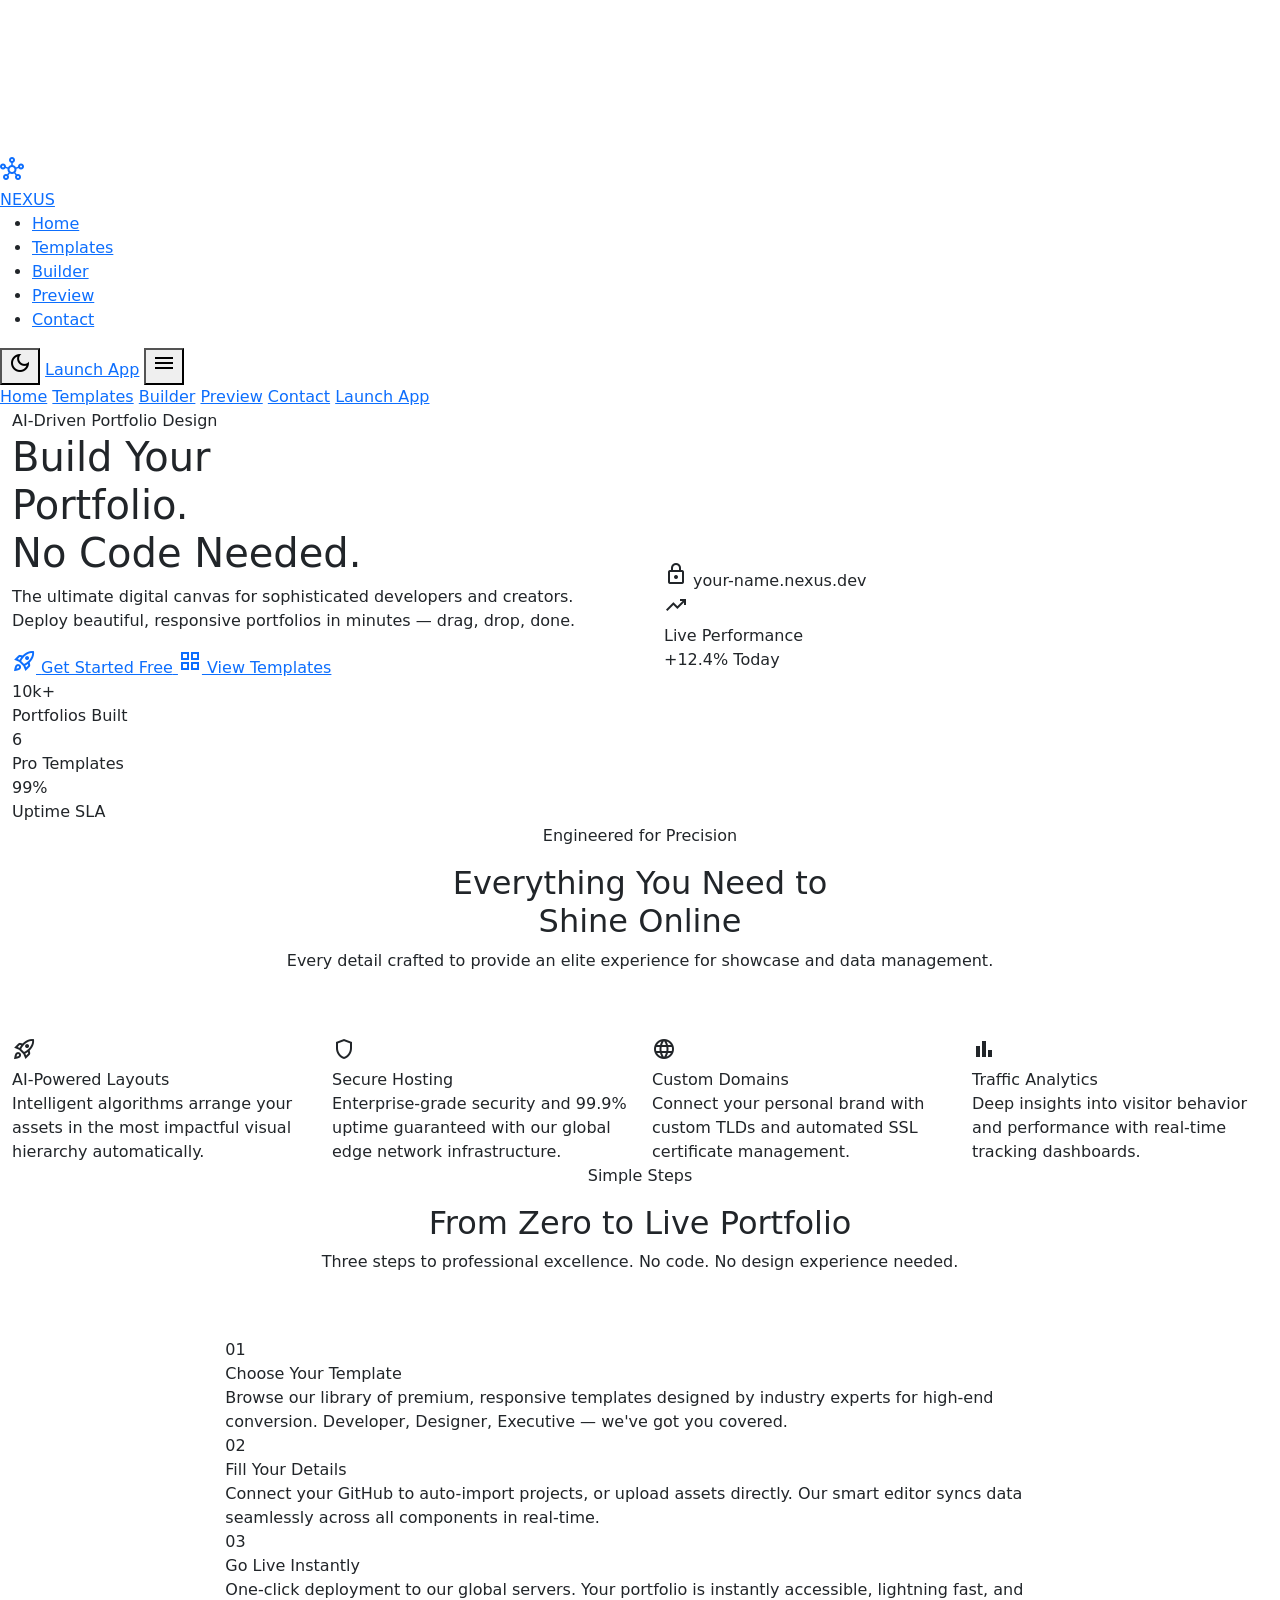
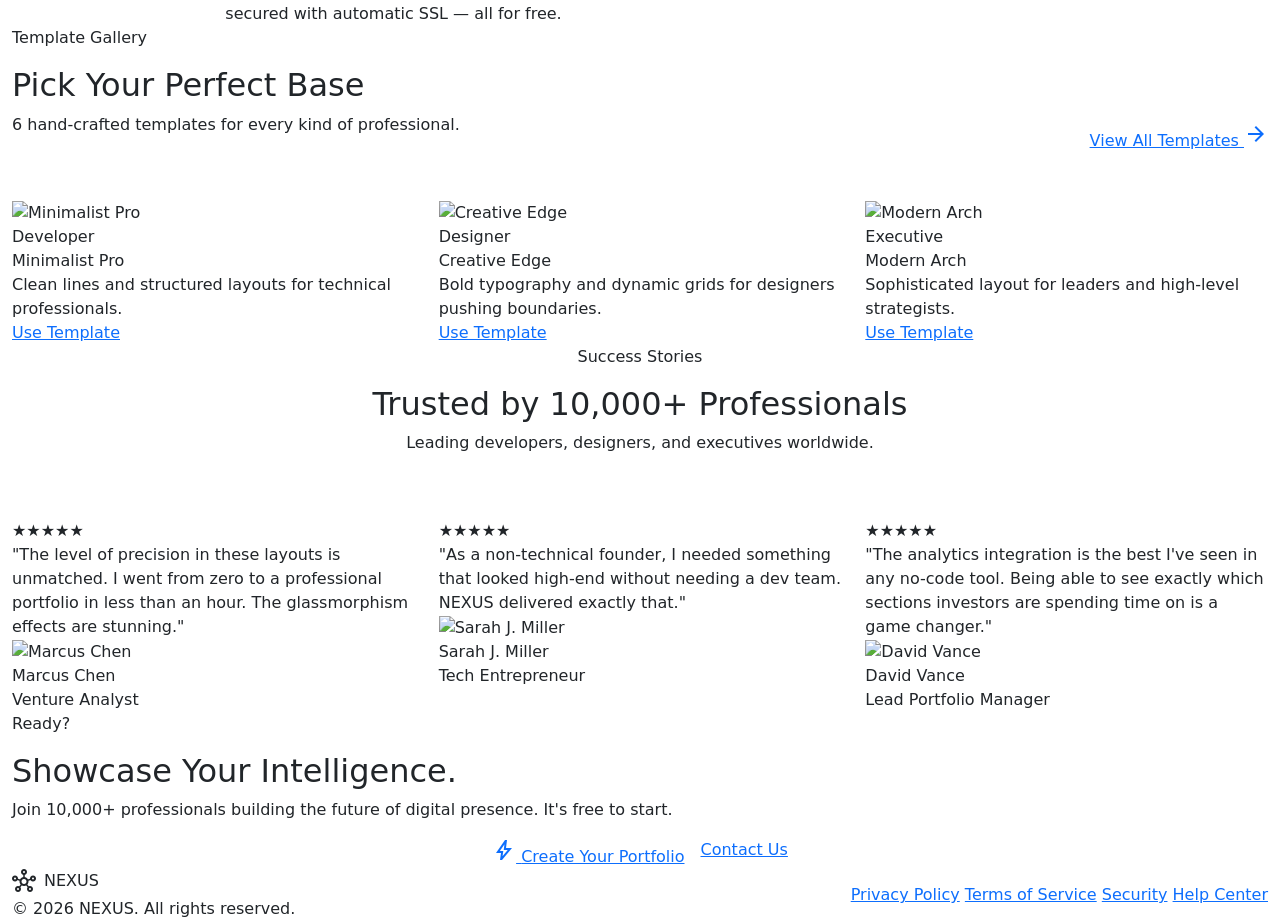
==== index.html @ 6fe9e8f4 "nexus base code uploaded" ====
<!DOCTYPE html>
<!--
  index.html is the landing page of the NEXUS project.
  HTML gives the page its structure: navigation, hero content, feature cards,
  steps, template previews, testimonials, call-to-action, and footer.
-->
<html lang="en" data-theme="dark">
<head>
  <!-- UTF-8 lets the browser understand normal text characters and symbols. -->
  <meta charset="UTF-8" />

  <!-- viewport makes the layout responsive by matching CSS pixels to device width. -->
  <meta name="viewport" content="width=device-width, initial-scale=1.0" />
  <title>NEXUS — Build Your Portfolio. No Code Needed.</title>
  <!-- preconnect starts the connection to Google Fonts early for faster loading. -->
  <link rel="preconnect" href="https://fonts.googleapis.com" />
  <link rel="preconnect" href="https://fonts.gstatic.com" crossorigin />

  <!-- Loads Syne for headings, DM Sans for body text, and Material Symbols icons. -->
  <link href="https://fonts.googleapis.com/css2?family=Syne:wght@400;600;700;800&family=DM+Sans:ital,opsz,wght@0,9..40,300;0,9..40,400;0,9..40,500;1,9..40,300&family=Material+Symbols+Outlined:wght,FILL@100..700,0..1&display=swap" rel="stylesheet" />

  <!-- Bootstrap gives the page responsive grid classes like row, col-lg-6, and g-5. -->
  <link href="https://cdn.jsdelivr.net/npm/bootstrap@5.3.3/dist/css/bootstrap.min.css" rel="stylesheet" />

  <!-- main.css contains shared styles used across multiple pages. -->
  <link rel="stylesheet" href="css/main.css" />

  <!-- index.css contains styles only for this landing page. -->
  <link rel="stylesheet" href="css/index.css" />
</head>
<body class="index-page">

  <!-- ================================================================
       WEBGL SHADER BACKGROUND
  ================================================================ -->
  <!-- JavaScript draws a full-screen WebGL animated shader into this canvas. -->
  <canvas id="shader-canvas"></canvas>

  <!-- ================================================================
       PARTICLES CANVAS
  ================================================================ -->
  <!-- JavaScript draws floating sparkle particles into this second canvas. -->
  <canvas id="particles-canvas"></canvas>

  <!-- ================================================================
       NAVIGATION
  ================================================================ -->
  <!-- ================================================================
       NAVIGATION
  ================================================================ -->
  <!-- aria-label tells screen readers this nav is the primary site navigation. -->
  <nav class="navbar-main" id="navbar" aria-label="Primary navigation">
    <div class="nav-inner">
      <!-- Logo link sends the user back to the home page. -->
      <a class="nav-logo" href="index.html" aria-label="NEXUS home">
        <div class="nav-logo-icon">
          <span class="material-symbols-outlined nav-logo-symbol">hub</span>
        </div>
        <span class="nav-logo-text">NEXUS</span>
      </a>

      <!-- Desktop navigation links. The active class marks the current page. -->
      <ul class="nav-links">
        <li><a href="index.html" class="active">Home</a></li>
        <li><a href="templates.html">Templates</a></li>
        <li><a href="builder.html">Builder</a></li>
        <li><a href="preview.html">Preview</a></li>
        <li><a href="contact.html">Contact</a></li>
      </ul>

      <!-- Right-side actions: theme toggle, launch button, and mobile menu button. -->
      <div class="nav-actions-home">
        <!-- id="themeToggle" and id="themeIcon" are used by main.js for dark/light mode. -->
        <button class="theme-toggle" id="themeToggle" type="button" title="Toggle theme" aria-label="Toggle theme">
          <span class="material-symbols-outlined icon-18" id="themeIcon">dark_mode</span>
        </button>
        <a href="builder.html" class="nav-cta">Launch App</a>
        <!-- aria-expanded should change when the mobile menu opens/closes. -->
        <button class="hamburger" id="hamburger" type="button" aria-label="Open navigation" aria-expanded="false">
          <span class="material-symbols-outlined icon-20">menu</span>
        </button>
      </div>
    </div>
  </nav>

  <!-- Mobile menu is controlled by JavaScript and shown on smaller screens. -->
  <div class="mobile-menu" id="mobileMenu">
    <a href="index.html" class="active">Home</a>
    <a href="templates.html">Templates</a>
    <a href="builder.html">Builder</a>
    <a href="preview.html">Preview</a>
    <a href="contact.html">Contact</a>
    <a href="builder.html" class="mobile-launch">Launch App</a>
  </div>

  <!-- ================================================================
       HERO
  ================================================================ -->
  <!-- id="hero" is the first full-screen marketing section. -->
  <section id="hero">
    <div class="container-fluid">
      <!-- Bootstrap row/column classes create a two-column desktop layout. -->
      <div class="row align-items-center g-5">
        <!-- Left Content -->
        <div class="col-lg-6">
          <!-- Badge uses a small animated dot from CSS to create a live/AI feel. -->
          <div class="hero-badge">
            <span class="dot"></span>
            <span>AI-Driven Portfolio Design</span>
          </div>

          <!-- Main H1 headline. The accent span lets CSS color only the final line. -->
          <h1 class="hero-h1">
            Build Your<br />
            Portfolio.<br />
            <span class="accent">No Code Needed.</span>
          </h1>

          <p class="hero-sub">
            The ultimate digital canvas for sophisticated developers and creators.
            Deploy beautiful, responsive portfolios in minutes — drag, drop, done.
          </p>

          <!-- Primary and secondary calls to action. -->
          <div class="hero-actions">
            <a href="builder.html" class="btn-primary-glow">
              <span class="material-symbols-outlined u-index-1">rocket_launch</span>
              <span>Get Started Free</span>
            </a>
            <a href="templates.html" class="btn-outline-glass">
              <span class="material-symbols-outlined u-index-1">grid_view</span>
              View Templates
            </a>
          </div>

          <!-- Stats are animated by index.js when this block enters the viewport. -->
          <div class="hero-stats">
            <div class="stat-item">
              <div class="stat-num"><span class="teal">10k</span>+</div>
              <div class="stat-label">Portfolios Built</div>
            </div>
            <div class="stat-item">
              <div class="stat-num"><span class="teal">6</span></div>
              <div class="stat-label">Pro Templates</div>
            </div>
            <div class="stat-item">
              <div class="stat-num"><span class="teal">99</span>%</div>
              <div class="stat-label">Uptime SLA</div>
            </div>
          </div>
        </div>

        <!-- Right: App Preview Card -->
        <div class="col-lg-6">
          <!-- Wrapper listens for mouse movement so index.js can tilt the preview card. -->
          <div class="hero-preview-wrap">
            <div class="hero-preview glass">
              <!-- Browser bar -->
              <div class="preview-browser-bar">
                <div class="browser-dots">
                  <span></span><span></span><span></span>
                </div>
                <div class="browser-url">
                  <span class="material-symbols-outlined u-index-2">lock</span>
                  your-name.nexus.dev
                </div>
              </div>
              <!-- Screen content -->
              <!-- Fake portfolio/editor preview made from divs so it can animate cheaply. -->
              <div class="preview-screen">
                <div class="preview-line"></div>
                <div class="preview-line"></div>
                <div class="preview-line"></div>
                <div class="preview-line sm"></div>
                <div class="preview-line sm"></div>

                <div class="preview-cards-row">
                  <div class="preview-mini-card glass">
                    <div class="pmcard-dot t"></div>
                    <div class="pmcard-line"></div>
                    <div class="pmcard-line"></div>
                  </div>
                  <div class="preview-mini-card glass">
                    <div class="pmcard-dot b"></div>
                    <div class="pmcard-line"></div>
                    <div class="pmcard-line"></div>
                  </div>
                  <div class="preview-mini-card glass">
                    <div class="pmcard-dot g"></div>
                    <div class="pmcard-line"></div>
                    <div class="pmcard-line"></div>
                  </div>
                </div>
              </div>
            </div>

            <!-- Floating performance badge -->
            <!-- Floating badge uses CSS keyframes to gently move up and down. -->
            <div class="hero-float-badge glass">
              <div class="badge-icon">
                <span class="material-symbols-outlined u-index-1">trending_up</span>
              </div>
              <div class="badge-text">
                <div class="top">Live Performance</div>
                <div class="num"><span>+12.4%</span> Today</div>
              </div>
            </div>
          </div>
        </div>
      </div>
    </div>
  </section>

  <!-- ================================================================
       FEATURES
  ================================================================ -->
  <section id="features">
    <div class="container-fluid">
      <div class="row justify-content-center mb-5">
        <!-- reveal class is observed by index.js and fades this heading in on scroll. -->
        <div class="col-lg-7 text-center reveal">
          <p class="label-caps section-label">Engineered for Precision</p>
          <h2 class="section-title">Everything You Need to<br /><span class="gradient-text">Shine Online</span></h2>
          <p class="section-sub">Every detail crafted to provide an elite experience for showcase and data management.</p>
        </div>
      </div>

      <div class="row g-4">
        <!-- Bootstrap columns make cards 1 per row on small screens, 4 per row on large screens. -->
        <div class="col-md-6 col-lg-3 reveal delay-1">
          <!-- glass gives blur/transparency; glass-hover adds the lift/glow hover animation. -->
          <div class="feature-card glass glass-hover">
            <div class="feature-icon">
              <span class="material-symbols-outlined">rocket_launch</span>
            </div>
            <div class="feature-title">AI-Powered Layouts</div>
            <div class="feature-desc">Intelligent algorithms arrange your assets in the most impactful visual hierarchy automatically.</div>
          </div>
        </div>
        <div class="col-md-6 col-lg-3 reveal delay-2">
          <div class="feature-card glass glass-hover">
            <div class="feature-icon">
              <span class="material-symbols-outlined">shield</span>
            </div>
            <div class="feature-title">Secure Hosting</div>
            <div class="feature-desc">Enterprise-grade security and 99.9% uptime guaranteed with our global edge network infrastructure.</div>
          </div>
        </div>
        <div class="col-md-6 col-lg-3 reveal delay-3">
          <div class="feature-card glass glass-hover">
            <div class="feature-icon">
              <span class="material-symbols-outlined">language</span>
            </div>
            <div class="feature-title">Custom Domains</div>
            <div class="feature-desc">Connect your personal brand with custom TLDs and automated SSL certificate management.</div>
          </div>
        </div>
        <div class="col-md-6 col-lg-3 reveal delay-4">
          <div class="feature-card glass glass-hover">
            <div class="feature-icon">
              <span class="material-symbols-outlined">bar_chart</span>
            </div>
            <div class="feature-title">Traffic Analytics</div>
            <div class="feature-desc">Deep insights into visitor behavior and performance with real-time tracking dashboards.</div>
          </div>
        </div>
      </div>
    </div>
  </section>

  <!-- ================================================================
       HOW IT WORKS
  ================================================================ -->
  <section id="how">
    <div class="container-fluid">
      <div class="row justify-content-center mb-5">
        <div class="col-lg-7 text-center reveal">
          <p class="label-caps section-label">Simple Steps</p>
          <h2 class="section-title">From Zero to <span class="gradient-text">Live Portfolio</span></h2>
          <p class="section-sub">Three steps to professional excellence. No code. No design experience needed.</p>
        </div>
      </div>

      <div class="row justify-content-center">
        <div class="col-lg-8">
          <!-- position-relative lets the vertical .steps-line position itself inside this block. -->
          <div class="position-relative">
            <div class="steps-line"></div>

            <!-- reveal-left makes each step slide in from the left when it enters the viewport. -->
            <div class="step-row reveal-left">
              <div class="step-num glass">01</div>
              <div class="step-body glass glass-hover">
                <div class="step-title">Choose Your Template</div>
                <div class="step-desc">Browse our library of premium, responsive templates designed by industry experts for high-end conversion. Developer, Designer, Executive — we've got you covered.</div>
              </div>
            </div>

            <div class="step-row reveal-left delay-1">
              <div class="step-num glass">02</div>
              <div class="step-body glass glass-hover">
                <div class="step-title">Fill Your Details</div>
                <div class="step-desc">Connect your GitHub to auto-import projects, or upload assets directly. Our smart editor syncs data seamlessly across all components in real-time.</div>
              </div>
            </div>

            <div class="step-row reveal-left delay-2">
              <div class="step-num glass">03</div>
              <div class="step-body glass glass-hover">
                <div class="step-title">Go Live Instantly</div>
                <div class="step-desc">One-click deployment to our global servers. Your portfolio is instantly accessible, lightning fast, and secured with automatic SSL — all for free.</div>
              </div>
            </div>
          </div>
        </div>
      </div>
    </div>
  </section>

  <!-- ================================================================
       TEMPLATES PREVIEW
  ================================================================ -->
  <section id="templates">
    <div class="container-fluid">
      <div class="row justify-content-between align-items-end mb-5">
        <!-- Template intro also uses reveal so it animates consistently with other sections. -->
        <div class="col-lg-5 reveal">
          <p class="label-caps section-label">Template Gallery</p>
          <h2 class="section-title">Pick Your <span class="gradient-text">Perfect Base</span></h2>
          <p class="section-sub">6 hand-crafted templates for every kind of professional.</p>
        </div>
        <div class="col-auto reveal">
          <a href="templates.html" class="btn-outline-glass">
            View All Templates
            <span class="material-symbols-outlined u-index-3">arrow_forward</span>
          </a>
        </div>
      </div>

      <div class="row g-4">
        <!-- Card 1 -->
        <div class="col-md-6 col-lg-4 reveal delay-1">
          <!-- Each template card combines an image thumbnail, tag, description, and builder link. -->
          <div class="template-card glass glass-hover">
            <div class="template-thumb">
              <!-- loading="lazy" delays image loading until needed, improving initial page speed. -->
              <img src="https://images.unsplash.com/photo-1467232004584-a241de8bcf5d?w=600&q=80" alt="Minimalist Pro" loading="lazy" />
              <div class="template-thumb-overlay"></div>
            </div>
            <div class="template-body">
              <span class="template-tag">Developer</span>
              <div class="template-name">Minimalist Pro</div>
              <div class="template-desc">Clean lines and structured layouts for technical professionals.</div>
              <a href="builder.html" class="btn-use-template">Use Template</a>
            </div>
          </div>
        </div>
        <!-- Card 2 -->
        <div class="col-md-6 col-lg-4 reveal delay-2">
          <div class="template-card glass glass-hover">
            <div class="template-thumb">
              <img src="https://images.unsplash.com/photo-1558655146-9f40138edfeb?w=600&q=80" alt="Creative Edge" loading="lazy" />
              <div class="template-thumb-overlay"></div>
            </div>
            <div class="template-body">
              <span class="template-tag">Designer</span>
              <div class="template-name">Creative Edge</div>
              <div class="template-desc">Bold typography and dynamic grids for designers pushing boundaries.</div>
              <a href="builder.html" class="btn-use-template">Use Template</a>
            </div>
          </div>
        </div>
        <!-- Card 3 -->
        <div class="col-md-6 col-lg-4 reveal delay-3">
          <div class="template-card glass glass-hover">
            <div class="template-thumb">
              <img src="https://images.unsplash.com/photo-1497366216548-37526070297c?w=600&q=80" alt="Modern Arch" loading="lazy" />
              <div class="template-thumb-overlay"></div>
            </div>
            <div class="template-body">
              <span class="template-tag">Executive</span>
              <div class="template-name">Modern Arch</div>
              <div class="template-desc">Sophisticated layout for leaders and high-level strategists.</div>
              <a href="builder.html" class="btn-use-template">Use Template</a>
            </div>
          </div>
        </div>
      </div>
    </div>
  </section>

  <!-- ================================================================
       TESTIMONIALS
  ================================================================ -->
  <section id="testimonials">
    <div class="container-fluid">
      <div class="row justify-content-center mb-5">
        <div class="col-lg-7 text-center reveal">
          <p class="label-caps section-label">Success Stories</p>
          <h2 class="section-title">Trusted by <span class="gradient-text">10,000+ Professionals</span></h2>
          <p class="section-sub">Leading developers, designers, and executives worldwide.</p>
        </div>
      </div>

      <div class="row g-4">
        <div class="col-md-4 reveal delay-1">
          <!-- Testimonial card uses flex styling in CSS so author info stays at the bottom. -->
          <div class="testimonial-card glass glass-hover">
            <div class="stars">★★★★★</div>
            <div class="testimonial-text">"The level of precision in these layouts is unmatched. I went from zero to a professional portfolio in less than an hour. The glassmorphism effects are stunning."</div>
            <div class="testimonial-author">
              <div class="author-avatar"><img src="https://i.pravatar.cc/88?img=11" alt="Marcus Chen" /></div>
              <div>
                <div class="author-name">Marcus Chen</div>
                <div class="author-role">Venture Analyst</div>
              </div>
            </div>
          </div>
        </div>
        <div class="col-md-4 reveal delay-2">
          <div class="testimonial-card glass glass-hover">
            <div class="stars">★★★★★</div>
            <div class="testimonial-text">"As a non-technical founder, I needed something that looked high-end without needing a dev team. NEXUS delivered exactly that."</div>
            <div class="testimonial-author">
              <div class="author-avatar"><img src="https://i.pravatar.cc/88?img=5" alt="Sarah J. Miller" /></div>
              <div>
                <div class="author-name">Sarah J. Miller</div>
                <div class="author-role">Tech Entrepreneur</div>
              </div>
            </div>
          </div>
        </div>
        <div class="col-md-4 reveal delay-3">
          <div class="testimonial-card glass glass-hover">
            <div class="stars">★★★★★</div>
            <div class="testimonial-text">"The analytics integration is the best I've seen in any no-code tool. Being able to see exactly which sections investors are spending time on is a game changer."</div>
            <div class="testimonial-author">
              <div class="author-avatar"><img src="https://i.pravatar.cc/88?img=15" alt="David Vance" /></div>
              <div>
                <div class="author-name">David Vance</div>
                <div class="author-role">Lead Portfolio Manager</div>
              </div>
            </div>
          </div>
        </div>
      </div>
    </div>
  </section>

  <!-- ================================================================
       CTA
  ================================================================ -->
  <section id="cta">
    <div class="container-fluid">
      <!-- Final CTA repeats the main conversion action after the user has seen the page content. -->
      <div class="cta-box glass reveal">
        <p class="label-caps section-label mb-3">Ready?</p>
        <h2 class="cta-title">Showcase Your <span class="gradient-text">Intelligence.</span></h2>
        <p class="cta-sub">Join 10,000+ professionals building the future of digital presence. It's free to start.</p>
        <div class="d-flex flex-wrap gap-3 justify-content-center">
          <a href="builder.html" class="btn-primary-glow">
            <span class="material-symbols-outlined u-index-1">bolt</span>
            <span>Create Your Portfolio</span>
          </a>
          <a href="contact.html" class="btn-outline-glass">Contact Us</a>
        </div>
      </div>
    </div>
  </section>

  <!-- ================================================================
       FOOTER
  ================================================================ -->
  <footer>
    <div class="container-fluid">
      <div class="d-flex flex-wrap align-items-center justify-content-between gap-3">
        <div>
          <div class="d-flex align-items-center gap-2 mb-1">
            <span class="material-symbols-outlined u-index-4">hub</span>
            <span class="footer-logo-text">NEXUS</span>
          </div>
          <div class="footer-copy">© 2026 NEXUS. All rights reserved.</div>
        </div>
        <div class="footer-links">
          <a href="#">Privacy Policy</a>
          <a href="#">Terms of Service</a>
          <a href="#">Security</a>
          <a href="contact.html">Help Center</a>
        </div>
      </div>
    </div>
  </footer>

  <!-- Bootstrap JS -->
  <!-- Bootstrap JS enables Bootstrap components if any are used later. -->
  <script src="https://cdn.jsdelivr.net/npm/bootstrap@5.3.3/dist/js/bootstrap.bundle.min.js"></script>

  <!-- main.js contains shared behavior such as theme and mobile navigation. -->
  <script src="js/main.js"></script>

  <!-- index.js contains landing-page animations and interactive visual effects. -->
  <script src="js/index.js"></script>
</body>
</html>
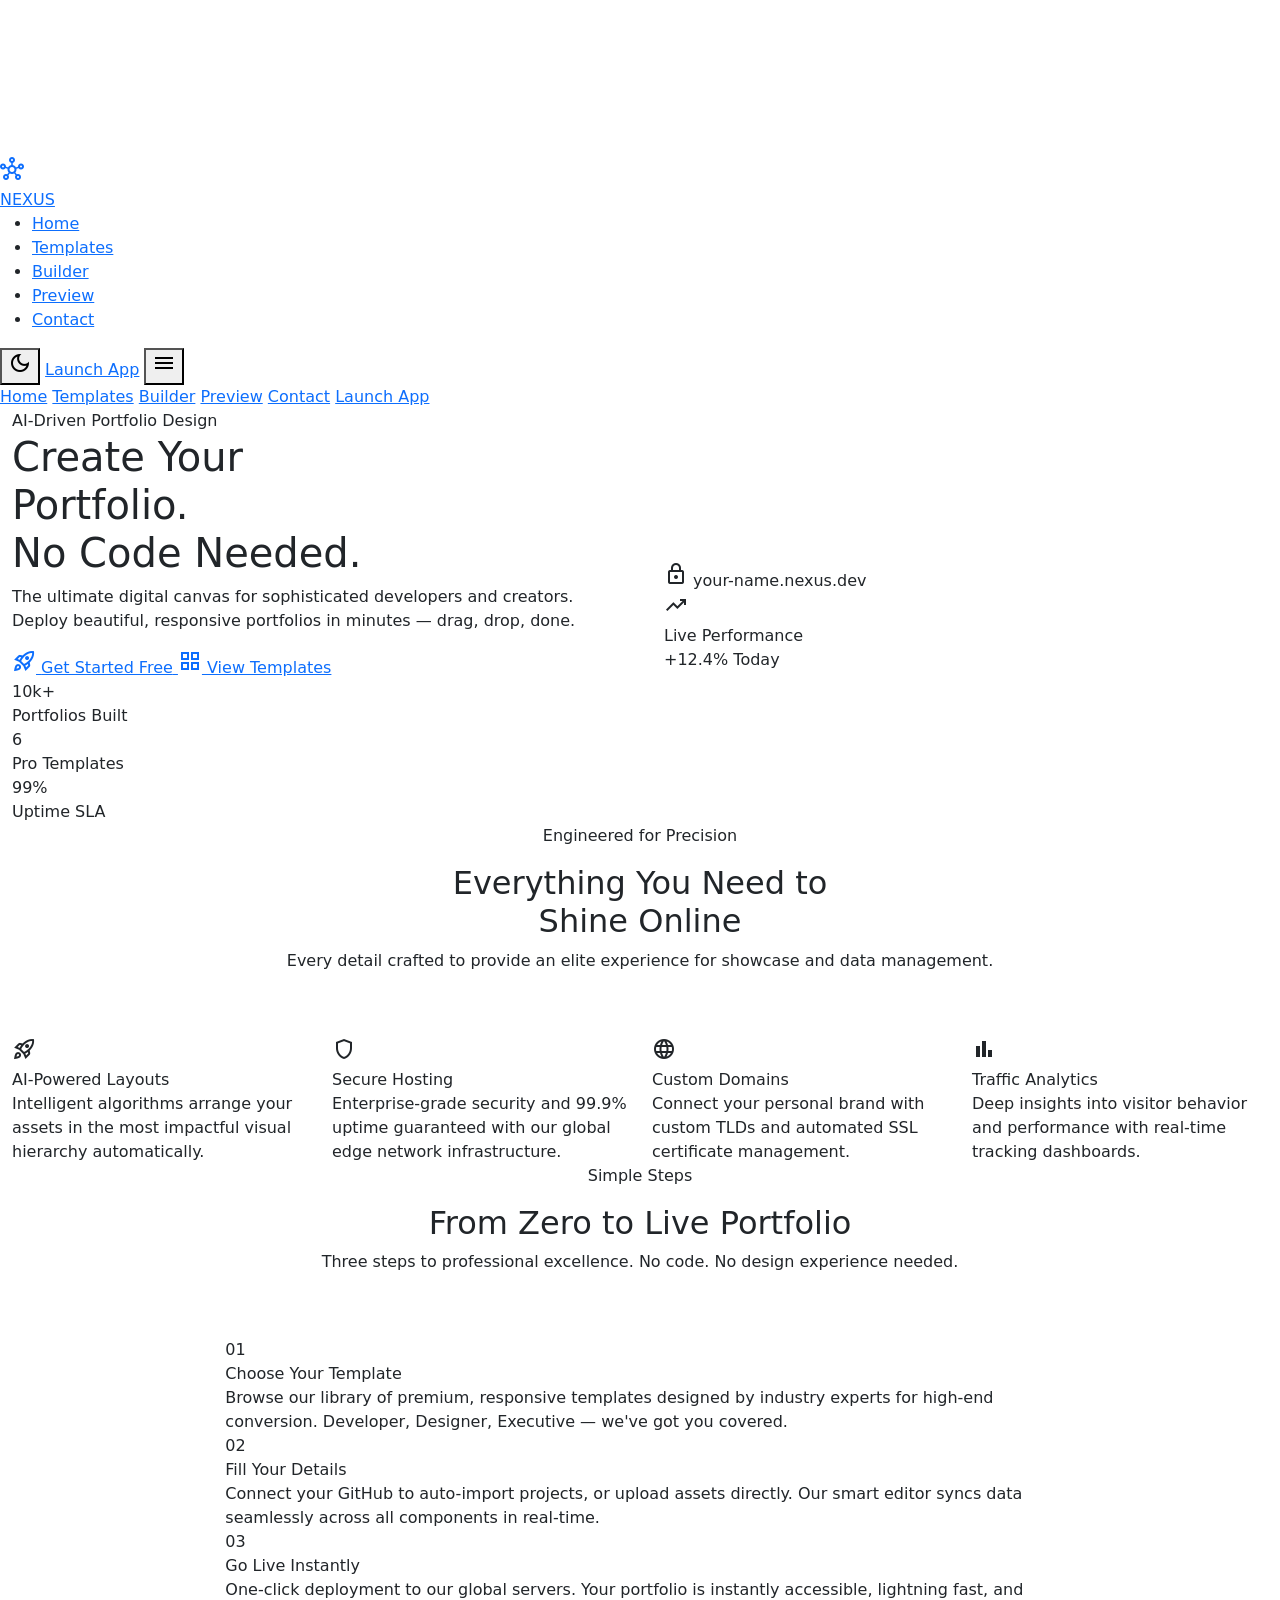
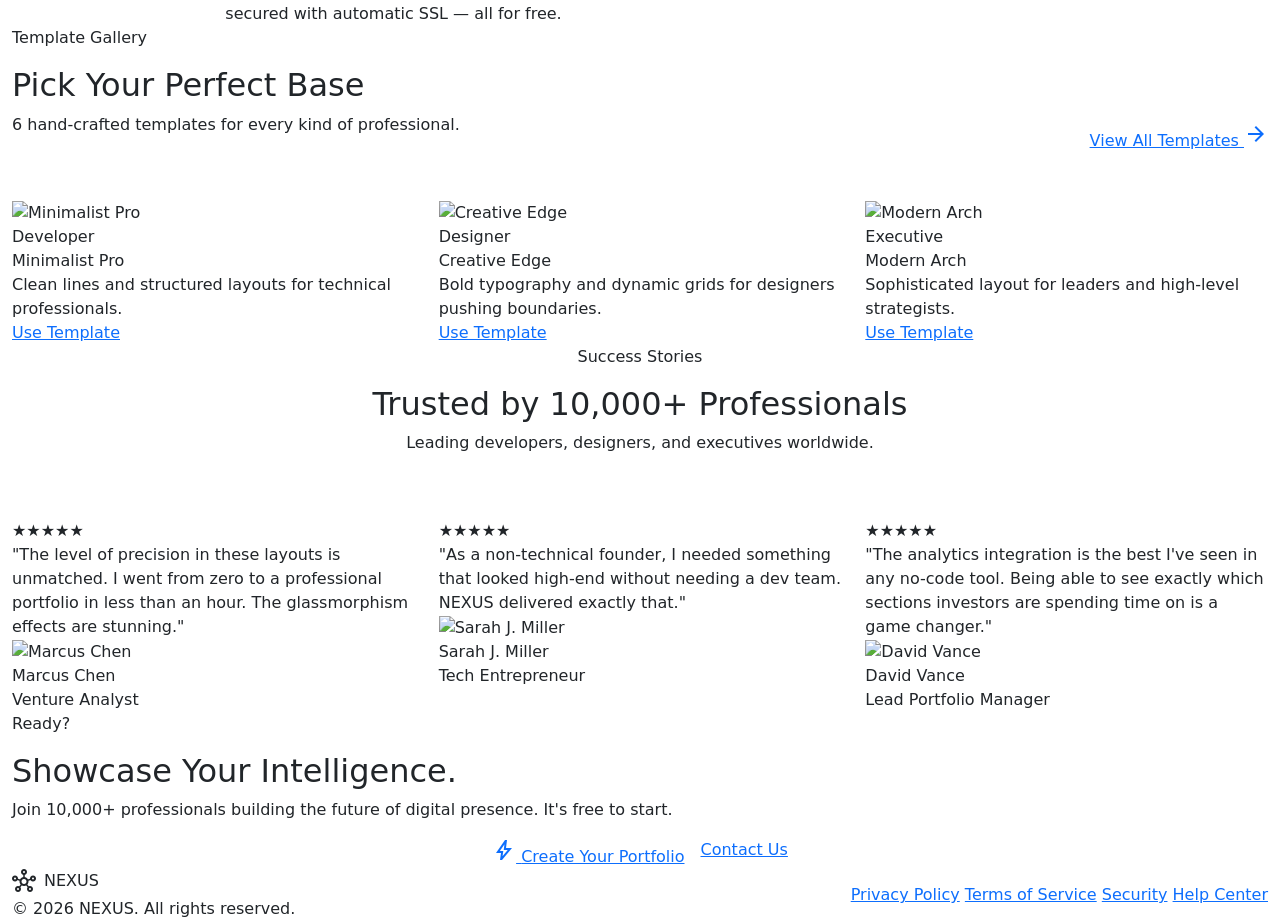
==== commit 8c4fa246: "hero page msg changed" ====
--- a/index.html
+++ b/index.html
@@ -111,7 +111,7 @@
 
           <!-- Main H1 headline. The accent span lets CSS color only the final line. -->
           <h1 class="hero-h1">
-            Build Your<br />
+            Create Your<br />
             Portfolio.<br />
             <span class="accent">No Code Needed.</span>
           </h1>
